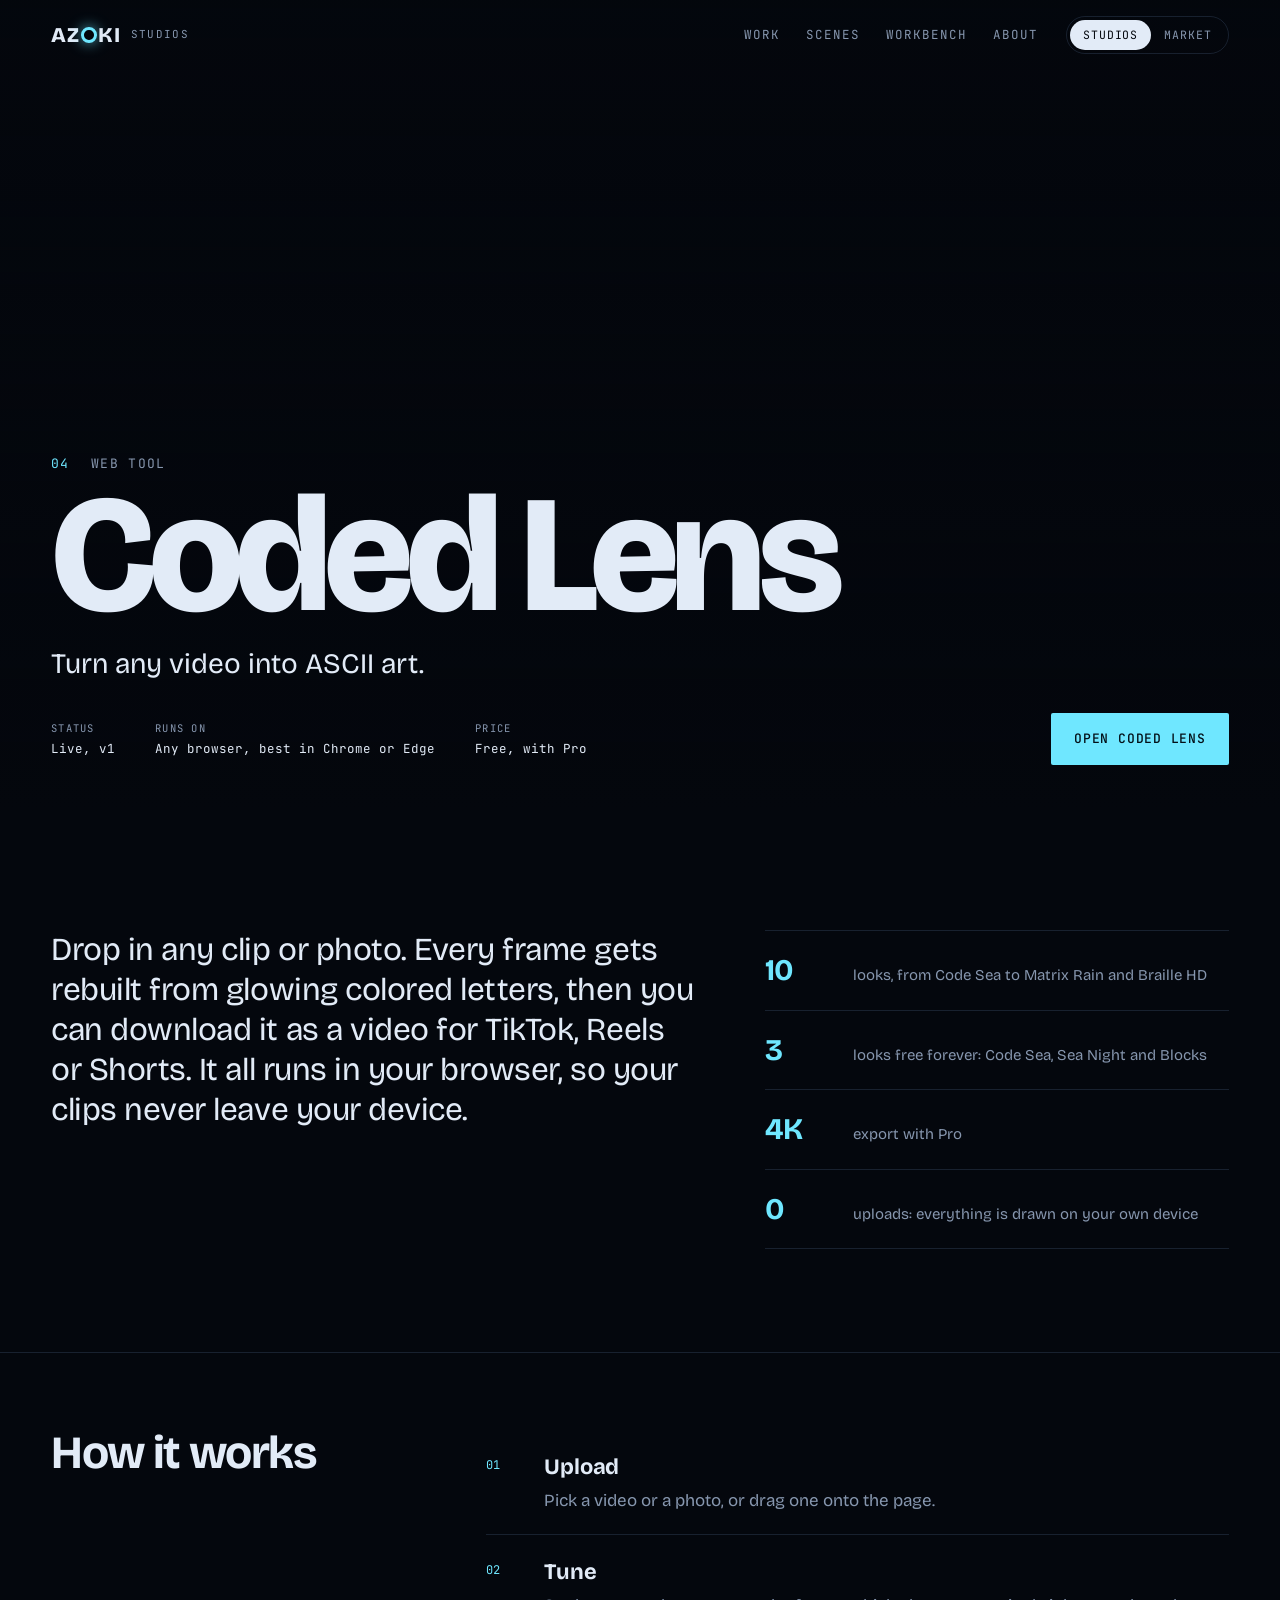
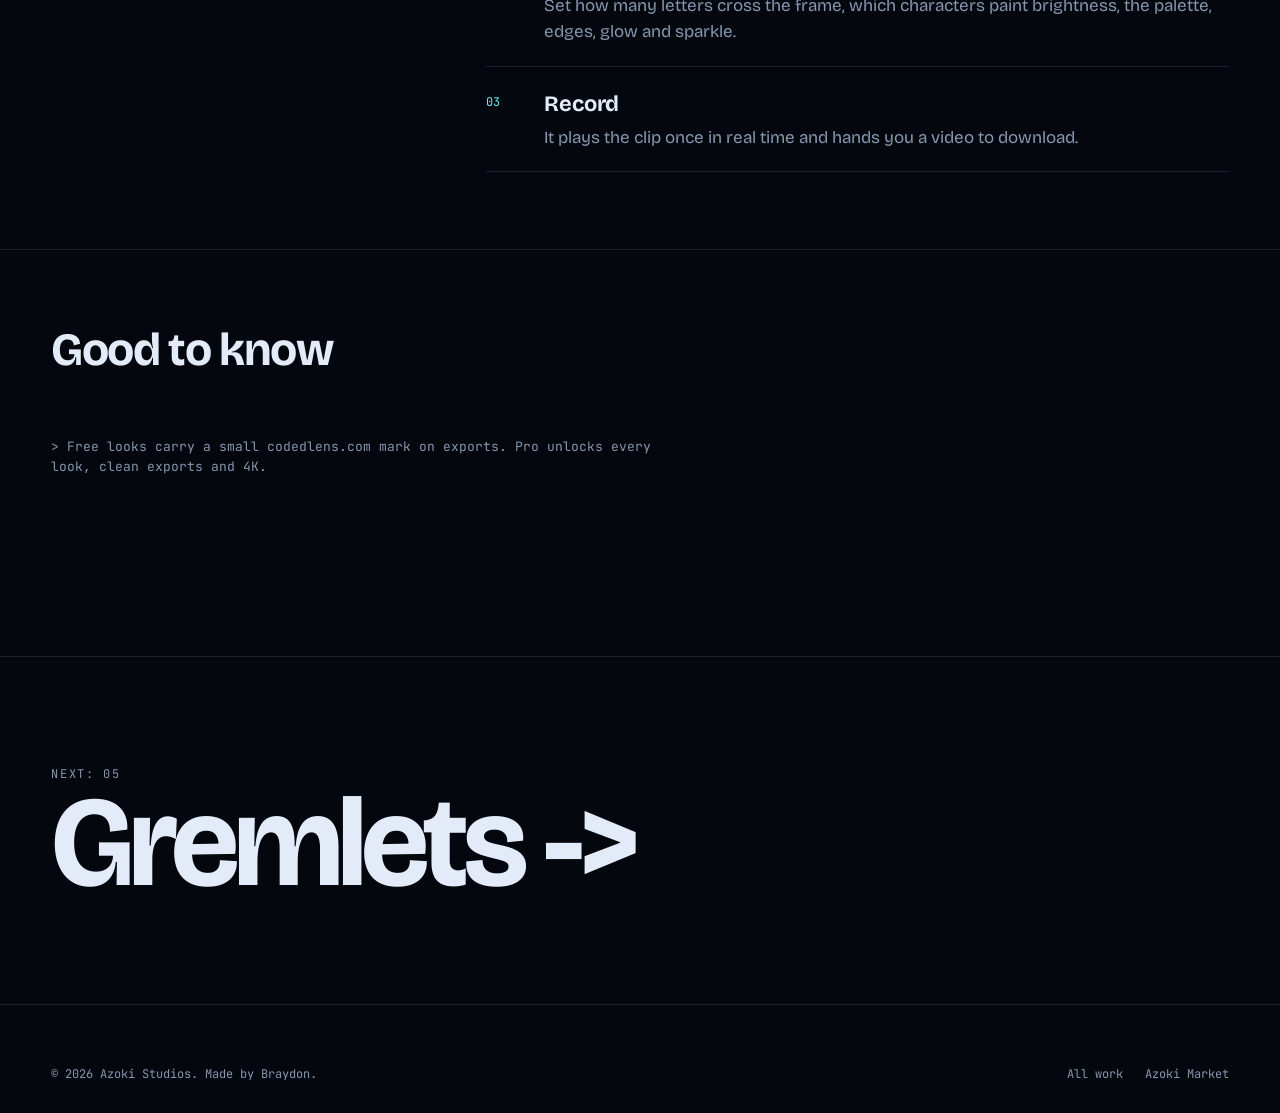
==== codedlens/index.html @ 051885cb "Give each project its own page, share pictures, a 404 page and a sitemap - tools/build.js writes cod" ====
<!doctype html>
<!-- Made by tools/build.js from work.html and js/works.js. Edit those, then run: node tools/build.js -->
<html lang="en" data-work="codedlens">
<head>
<meta charset="utf-8">
<meta name="viewport" content="width=device-width, initial-scale=1">
<base href="../">
<title>Coded Lens | Azoki Studios</title>
<meta name="description" content="Turn any video into ASCII art. Drop in any clip or photo. Every frame gets rebuilt from glowing colored letters, then you can download it as a video for TikTok, Reels or Shorts. It all runs in your...">
<link rel="canonical" href="https://azokistudios.com/codedlens/">
<meta property="og:type" content="website">
<meta property="og:site_name" content="Azoki Studios">
<meta property="og:url" content="https://azokistudios.com/codedlens/">
<meta property="og:title" content="Coded Lens: Turn any video into ASCII art.">
<meta property="og:description" content="Drop in any clip or photo. Every frame gets rebuilt from glowing colored letters, then you can download it as a video for TikTok, Reels or Shorts. It all runs in your browser, so your clips never...">
<meta property="og:image" content="https://azokistudios.com/assets/share-codedlens.jpg">
<meta property="og:image:width" content="1200">
<meta property="og:image:height" content="630">
<meta name="twitter:card" content="summary_large_image">
<script type="application/ld+json">{"@context":"https://schema.org","@type":"SoftwareApplication","name":"Coded Lens","description":"Drop in any clip or photo. Every frame gets rebuilt from glowing colored letters, then you can download it as a video for TikTok, Reels or Shorts. It all runs in your browser, so your clips never leave your device.","url":"https://azokistudios.com/codedlens/","image":"https://azokistudios.com/assets/share-codedlens.jpg","applicationCategory":"MultimediaApplication","operatingSystem":"Any browser, best in Chrome or Edge","author":{"@type":"Organization","name":"Azoki Studios","url":"https://azokistudios.com/"},"offers":{"@type":"Offer","price":"0","priceCurrency":"USD"}}</script>
<meta name="theme-color" content="#04070d">
<link rel="icon" href="assets/favicon.svg" type="image/svg+xml">
<link rel="apple-touch-icon" href="assets/touch-icon.png">
<link rel="preconnect" href="https://fonts.googleapis.com">
<link rel="preconnect" href="https://fonts.gstatic.com" crossorigin>
<link href="https://fonts.googleapis.com/css2?family=Bricolage+Grotesque:opsz,wght@12..96,400;12..96,600;12..96,800&family=JetBrains+Mono:wght@400;500;700&display=swap" rel="stylesheet">
<link rel="stylesheet" href="css/studios.css">
</head>
<body>
<header class="nav" id="nav">
  <a class="logo" href="index.html" aria-label="Azoki Studios, home">AZ<span class="o" aria-hidden="true"></span>KI<em>studios</em></a>
  <nav class="nav-links" aria-label="Sections">
    <a href="index.html#work">Work</a>
    <a href="index.html#scenes">Scenes</a>
    <a href="index.html#bench">Workbench</a>
    <a href="index.html#about">About</a>
  </nav>
  <div class="switch" role="group" aria-label="Azoki sites">
    <span class="on" aria-current="page">Studios</span>
    <a data-sibling="market" href="https://azokimarket.com">Market</a>
  </div>
</header>

<main id="workRoot"><section class="wk-wrap" style="padding:160px var(--pad) 80px"><h1>Coded Lens</h1><p>Turn any video into ASCII art.</p><p>Drop in any clip or photo. Every frame gets rebuilt from glowing colored letters, then you can download it as a video for TikTok, Reels or Shorts. It all runs in your browser, so your clips never leave your device.</p></section></main>

<footer class="foot">
  <div class="foot-row" style="margin-top:0">
    <p>&copy; 2026 Azoki Studios. Made by Braydon.</p>
    <nav aria-label="Footer">
      <a href="index.html#work">All work</a>
      <a data-sibling="market" href="https://azokimarket.com">Azoki Market</a>
    </nav>
  </div>
</footer>

<dialog class="lightbox" id="lightbox" aria-label="Full size picture">
  <button class="lb-close" aria-label="Close">close [x]</button>
  <img alt="">
  <p></p>
</dialog>
<div class="toast" id="toast" role="status"></div>
<script src="js/works.js"></script>
<script src="js/studios.js"></script>
</body>
</html>
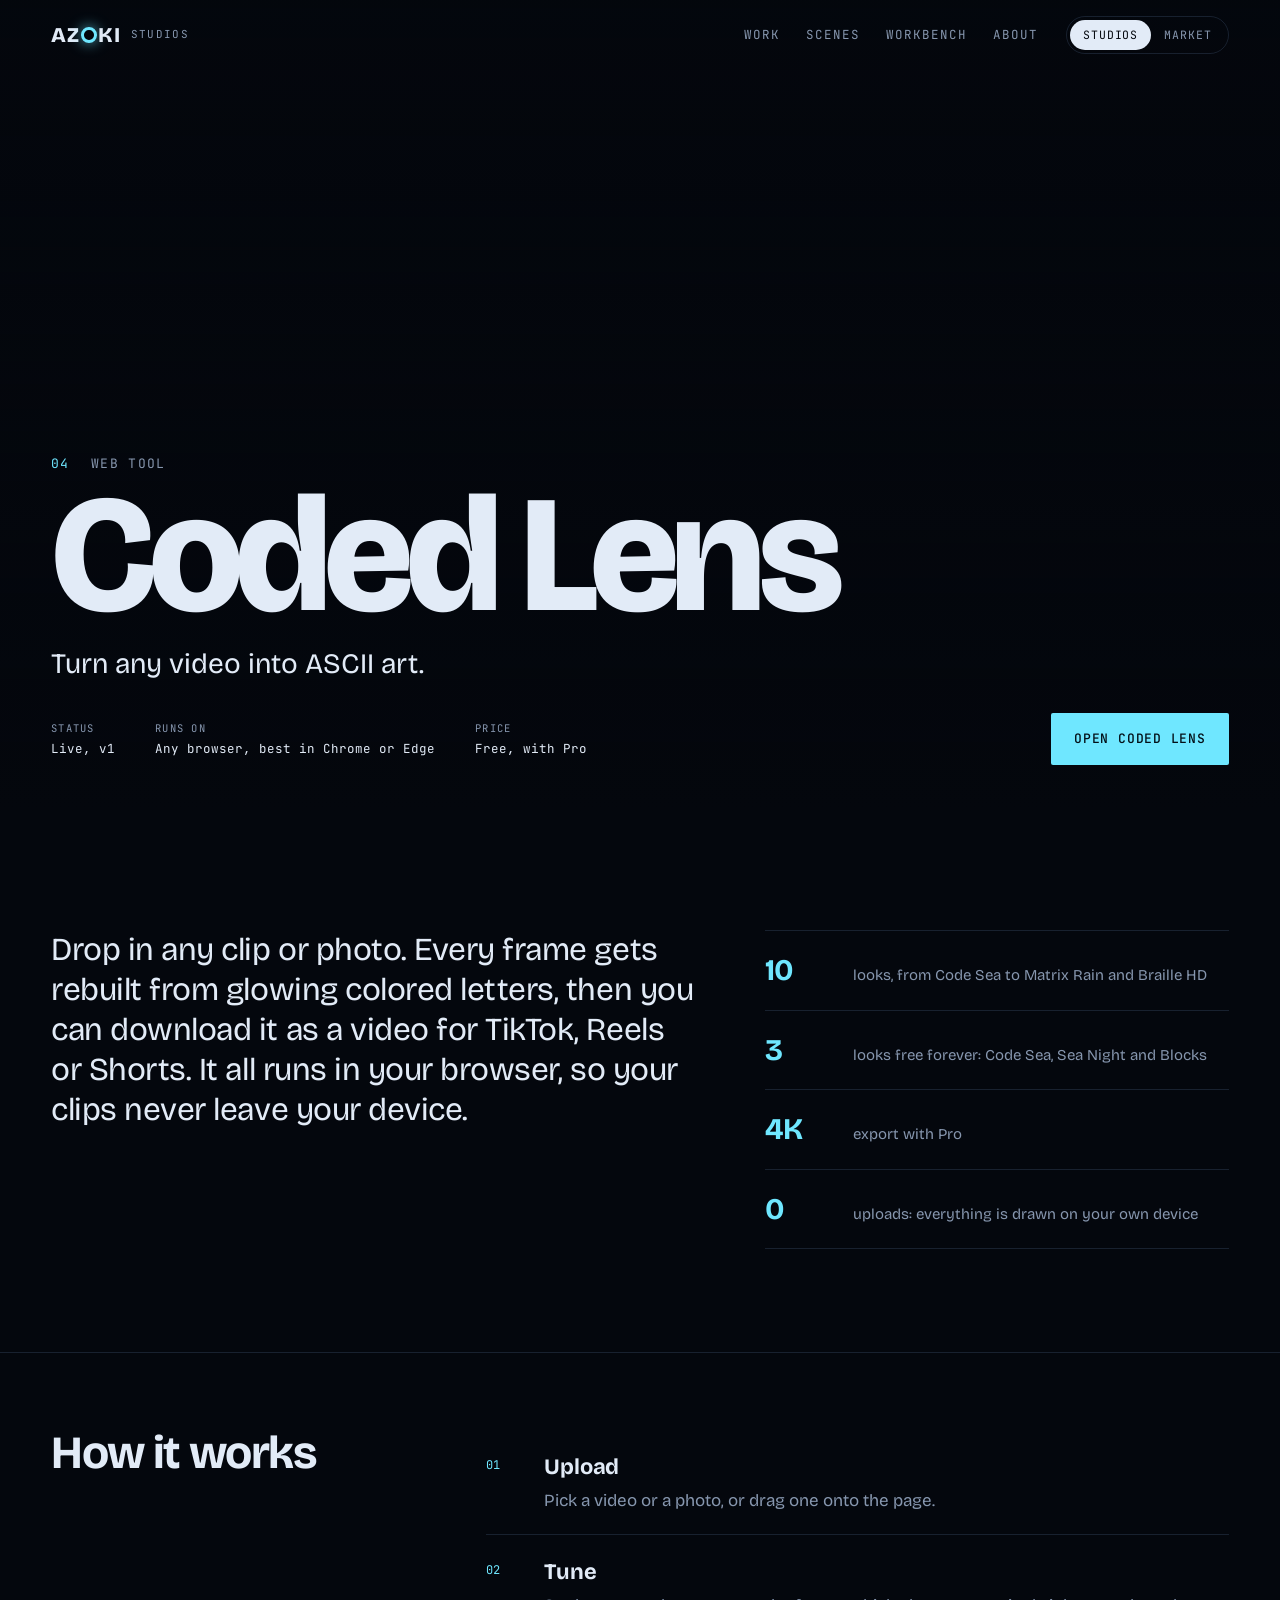
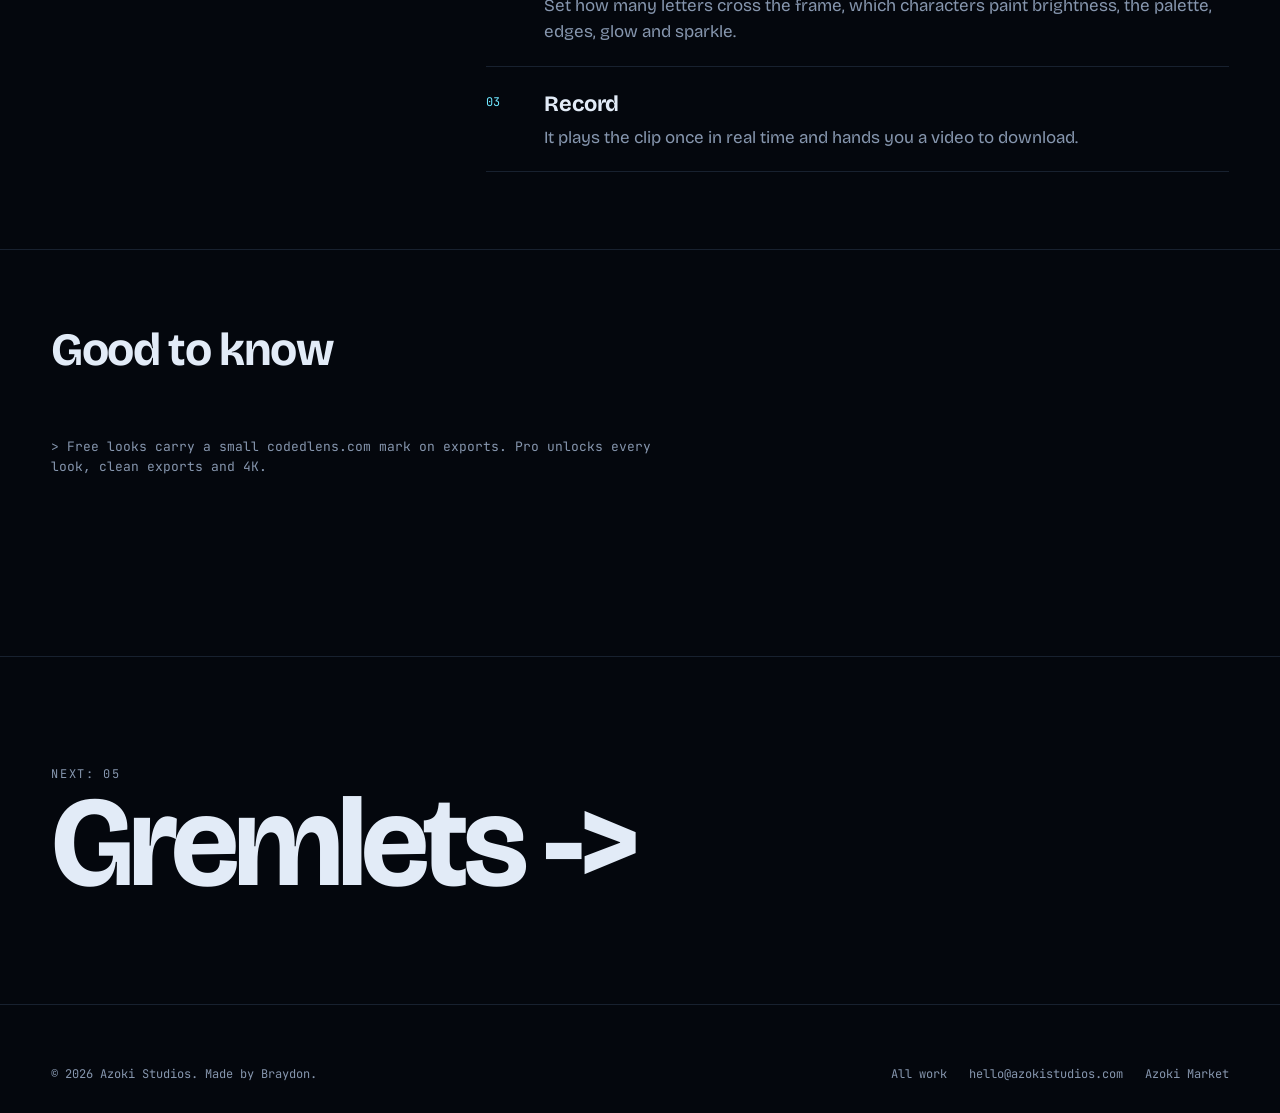
==== commit c1a39407: "Winterville is coming soon; sign-ups go to the inbox; add a contact address - Winterville: coming so" ====
--- a/codedlens/index.html
+++ b/codedlens/index.html
@@ -48,6 +48,7 @@
     <p>&copy; 2026 Azoki Studios. Made by Braydon.</p>
     <nav aria-label="Footer">
       <a href="index.html#work">All work</a>
+      <a href="mailto:hello@azokistudios.com">hello@azokistudios.com</a>
       <a data-sibling="market" href="https://azokimarket.com">Azoki Market</a>
     </nav>
   </div>
